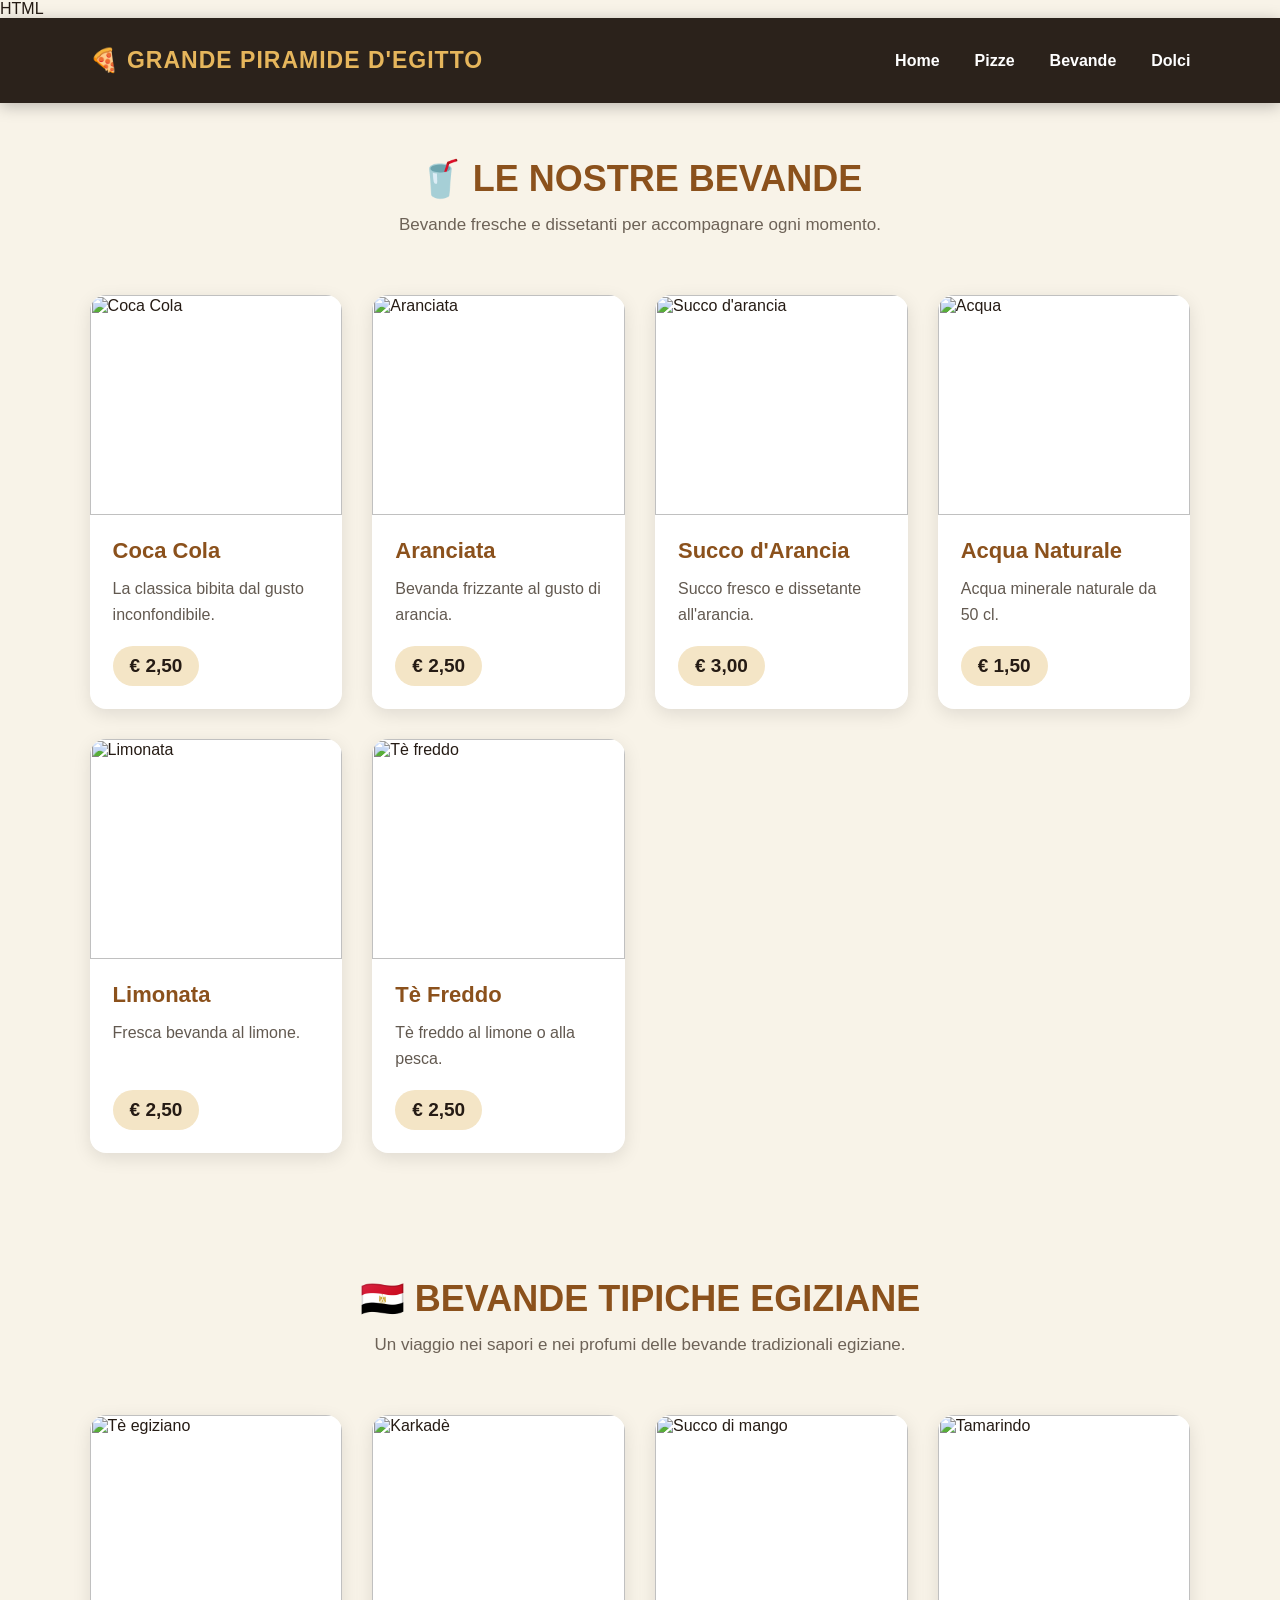
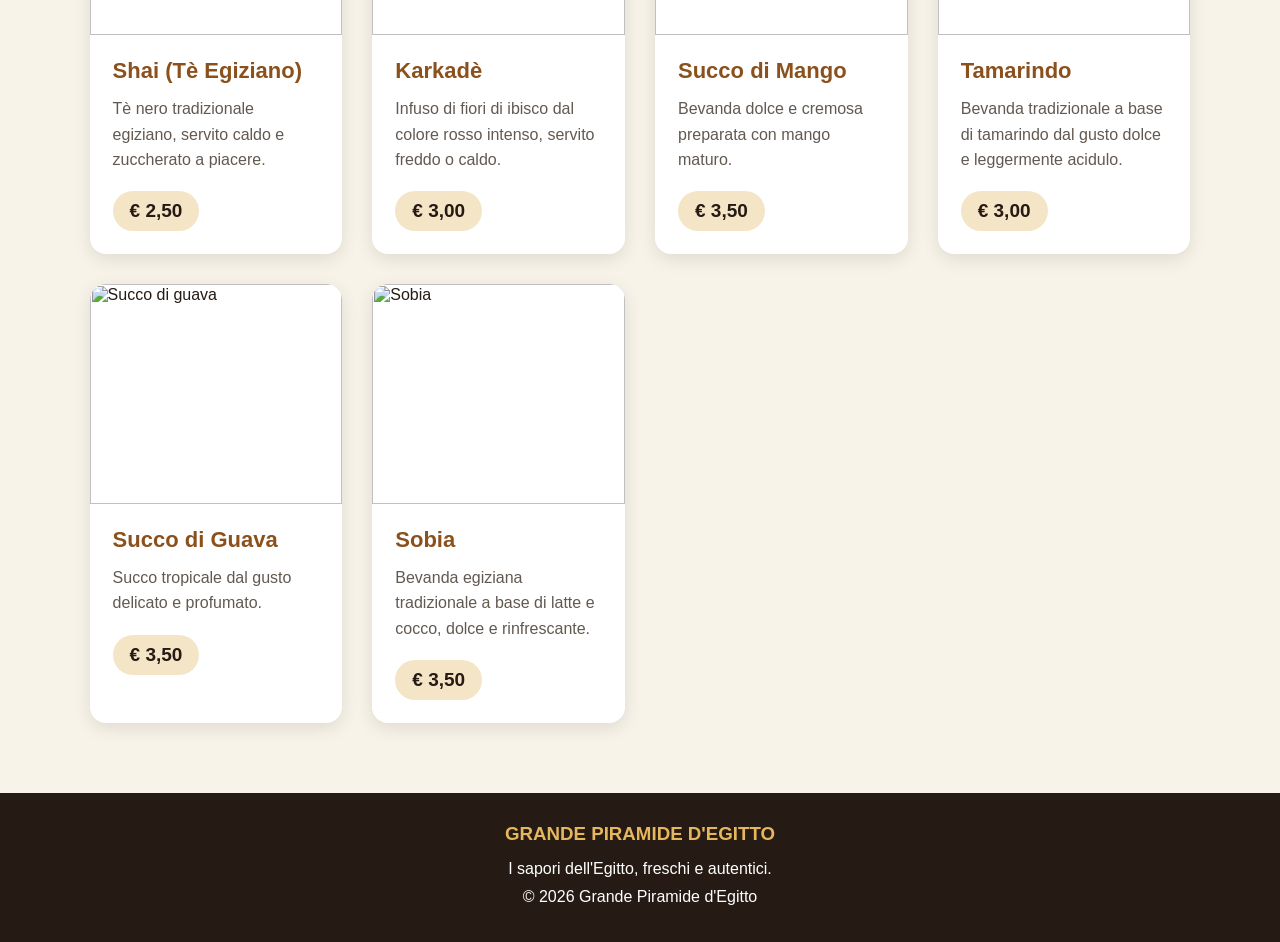
==== bevande.html @ cbce1e07 "Create complete HTML structure for bevande page Added a complete HTML structure for the beverage pag" ====
HTML
<!DOCTYPE html>
<html lang="it">
<head>
    <meta charset="UTF-8">
    <meta name="viewport" content="width=device-width, initial-scale=1.0">
    <title>Le nostre bevande - Grande Piramide d'Egitto</title>
    <link rel="stylesheet" href="style.css">
</head>
<body>

<header>
    <nav class="navbar">
        <a href="index.html" class="logo">🍕 GRANDE PIRAMIDE D'EGITTO</a>
        <ul class="nav-links">
            <li><a href="index.html">Home</a></li>
            <li><a href="pizze.html">Pizze</a></li>
            <li><a href="bevande.html">Bevande</a></li>
            <li><a href="dolci.html">Dolci</a></li>
        </ul>
    </nav>
</header>

<main>

    <h1 class="section-title">🥤 LE NOSTRE BEVANDE</h1>
    <p class="section-subtitle">
        Bevande fresche e dissetanti per accompagnare ogni momento.
    </p>

    <section class="menu">

        <article class="prodotto">
            <img src="https://images.unsplash.com/photo-1629203851122-3726ecdf080e?w=700" alt="Coca Cola">
            <div class="prodotto-content">
                <h2>Coca Cola</h2>
                <p>La classica bibita dal gusto inconfondibile.</p>
                <span class="prezzo">€ 2,50</span>
            </div>
        </article>

        <article class="prodotto">
            <img src="https://images.unsplash.com/photo-1513558161293-cdaf765edfd4?w=700" alt="Aranciata">
            <div class="prodotto-content">
                <h2>Aranciata</h2>
                <p>Bevanda frizzante al gusto di arancia.</p>
                <span class="prezzo">€ 2,50</span>
            </div>
        </article>

        <article class="prodotto">
            <img src="https://images.unsplash.com/photo-1600271886742-f049cd451bba?w=700" alt="Succo d'arancia">
            <div class="prodotto-content">
                <h2>Succo d'Arancia</h2>
                <p>Succo fresco e dissetante all'arancia.</p>
                <span class="prezzo">€ 3,00</span>
            </div>
        </article>

        <article class="prodotto">
            <img src="https://images.unsplash.com/photo-1559839914-17aae19cec71?w=700" alt="Acqua">
            <div class="prodotto-content">
                <h2>Acqua Naturale</h2>
                <p>Acqua minerale naturale da 50 cl.</p>
                <span class="prezzo">€ 1,50</span>
            </div>
        </article>

        <article class="prodotto">
            <img src="https://images.unsplash.com/photo-1517701604599-bb29b565090c?w=700" alt="Limonata">
            <div class="prodotto-content">
                <h2>Limonata</h2>
                <p>Fresca bevanda al limone.</p>
                <span class="prezzo">€ 2,50</span>
            </div>
        </article>

        <article class="prodotto">
            <img src="https://images.unsplash.com/photo-1544145945-f90425340c7e?w=700" alt="Tè freddo">
            <div class="prodotto-content">
                <h2>Tè Freddo</h2>
                <p>Tè freddo al limone o alla pesca.</p>
                <span class="prezzo">€ 2,50</span>
            </div>
        </article>

    </section>

    <h1 class="section-title">🇪🇬 BEVANDE TIPICHE EGIZIANE</h1>
    <p class="section-subtitle">
        Un viaggio nei sapori e nei profumi delle bevande tradizionali egiziane.
    </p>

    <section class="menu">

        <article class="prodotto">
            <img src="https://images.unsplash.com/photo-1576092768241-dec231879fc3?w=700" alt="Tè egiziano">
            <div class="prodotto-content">
                <h2>Shai (Tè Egiziano)</h2>
                <p>Tè nero tradizionale egiziano, servito caldo e zuccherato a piacere.</p>
                <span class="prezzo">€ 2,50</span>
            </div>
        </article>

        <article class="prodotto">
            <img src="https://images.unsplash.com/photo-1517701604599-bb29b565090c?w=700" alt="Karkadè">
            <div class="prodotto-content">
                <h2>Karkadè</h2>
                <p>Infuso di fiori di ibisco dal colore rosso intenso, servito freddo o caldo.</p>
                <span class="prezzo">€ 3,00</span>
            </div>
        </article>

        <article class="prodotto">
            <img src="https://images.unsplash.com/photo-1600271886742-f049cd451bba?w=700" alt="Succo di mango">
            <div class="prodotto-content">
                <h2>Succo di Mango</h2>
                <p>Bevanda dolce e cremosa preparata con mango maturo.</p>
                <span class="prezzo">€ 3,50</span>
            </div>
        </article>

        <article class="prodotto">
            <img src="https://images.unsplash.com/photo-1546173159-315724a31696?w=700" alt="Tamarindo">
            <div class="prodotto-content">
                <h2>Tamarindo</h2>
                <p>Bevanda tradizionale a base di tamarindo dal gusto dolce e leggermente acidulo.</p>
                <span class="prezzo">€ 3,00</span>
            </div>
        </article>

        <article class="prodotto">
            <img src="https://images.unsplash.com/photo-1513558161293-cdaf765edfd4?w=700" alt="Succo di guava">
            <div class="prodotto-content">
                <h2>Succo di Guava</h2>
                <p>Succo tropicale dal gusto delicato e profumato.</p>
                <span class="prezzo">€ 3,50</span>
            </div>
        </article>

        <article class="prodotto">
            <img src="https://images.unsplash.com/photo-1559839914-17aae19cec71?w=700" alt="Sobia">
            <div class="prodotto-content">
                <h2>Sobia</h2>
                <p>Bevanda egiziana tradizionale a base di latte e cocco, dolce e rinfrescante.</p>
                <span class="prezzo">€ 3,50</span>
            </div>
        </article>

    </section>

</main>

<footer>
    <h3>GRANDE PIRAMIDE D'EGITTO</h3>
    <p>I sapori dell'Egitto, freschi e autentici.</p>
    <p>© 2026 Grande Piramide d'Egitto</p>
</footer>

</body>
</html>
---- style.css ----
/* =====================================
   GRANDE PIRAMIDE D'EGITTO
   FOGLIO DI STILE PRINCIPALE
===================================== */

/* RESET */
* {
    margin: 0;
    padding: 0;
    box-sizing: border-box;
}

html {
    scroll-behavior: smooth;
}

body {
    font-family: 'Segoe UI', Arial, sans-serif;
    background: #f8f3e8;
    color: #251b14;
    overflow-x: hidden;
}

/* NAVBAR */
.navbar {
    width: 100%;
    min-height: 85px;
    background: rgba(37, 27, 20, 0.97);
    display: flex;
    align-items: center;
    justify-content: space-between;
    padding: 15px 7%;
    box-shadow: 0 3px 15px rgba(0,0,0,0.25);
    position: sticky;
    top: 0;
    z-index: 1000;
}

/* LOGO */
.logo {
    color: #e6b65c;
    font-size: 23px;
    font-weight: 800;
    letter-spacing: 1px;
    text-decoration: none;
    transition: 0.3s;
}

.logo:hover {
    transform: scale(1.04);
}

/* NAVIGAZIONE */
.nav-links {
    display: flex;
    align-items: center;
    gap: 35px;
    list-style: none;
}

.nav-links a {
    color: white;
    text-decoration: none;
    font-size: 16px;
    font-weight: bold;
    transition: 0.3s;
    position: relative;
}

.nav-links a::after {
    content: "";
    position: absolute;
    width: 0;
    height: 2px;
    background: #e6b65c;
    bottom: -7px;
    left: 0;
    transition: 0.3s;
}

.nav-links a:hover {
    color: #e6b65c;
}

.nav-links a:hover::after {
    width: 100%;
}

/* HERO HOME */
.hero {
    min-height: 620px;
    background:
        linear-gradient(rgba(0,0,0,0.55), rgba(0,0,0,0.55)),
        url("https://images.unsplash.com/photo-1513104890138-7c749659a591?w=1800")
        center/cover no-repeat;

    display: flex;
    justify-content: center;
    align-items: center;
    text-align: center;
    padding: 40px 20px;
    color: white;
}

.hero-content {
    max-width: 850px;
    animation: fadeUp 1s ease;
}

.hero h1 {
    font-size: clamp(35px, 6vw, 65px);
    color: #f0c66d;
    margin-bottom: 20px;
    text-shadow: 2px 3px 8px black;
}

.hero p {
    font-size: 21px;
    line-height: 1.7;
    margin-bottom: 30px;
}

/* PULSANTE */
.btn {
    display: inline-block;
    padding: 15px 32px;
    background: #d69a37;
    color: #251b14;
    text-decoration: none;
    font-weight: bold;
    border-radius: 30px;
    transition: 0.3s;
}

.btn:hover {
    background: #f0c66d;
    transform: translateY(-4px);
    box-shadow: 0 8px 20px rgba(0,0,0,0.25);
}

/* TITOLI */
.section-title {
    text-align: center;
    font-size: 36px;
    color: #8b511c;
    margin: 55px 15px 15px;
}

.section-subtitle {
    text-align: center;
    color: #6d6257;
    font-size: 17px;
    margin: 0 15px 40px;
}

/* CONTENITORE MENU */
.menu {
    display: grid;
    grid-template-columns: repeat(auto-fit, minmax(250px, 1fr));
    gap: 30px;
    padding: 20px 7% 70px;
    max-width: 1500px;
    margin: auto;
}

/* CARD PRODOTTO */
.prodotto {
    background: white;
    border-radius: 16px;
    overflow: hidden;
    box-shadow: 0 5px 18px rgba(0,0,0,0.10);
    transition: transform 0.35s ease, box-shadow 0.35s ease;
    animation: fadeUp 0.8s ease both;
}

.prodotto:hover {
    transform: translateY(-10px);
    box-shadow: 0 15px 30px rgba(0,0,0,0.18);
}

/* IMMAGINI */
.prodotto img {
    width: 100%;
    height: 220px;
    object-fit: cover;
    display: block;
    transition: transform 0.5s ease;
}

.prodotto:hover img {
    transform: scale(1.07);
}

.prodotto-content {
    padding: 23px;
}

.prodotto h2 {
    color: #8b511c;
    font-size: 22px;
    margin-bottom: 12px;
}

.prodotto p {
    color: #625950;
    line-height: 1.6;
    min-height: 52px;
    margin-bottom: 18px;
}

.prezzo {
    display: inline-block;
    color: #251b14;
    background: #f4e5c6;
    padding: 9px 17px;
    border-radius: 20px;
    font-size: 19px;
    font-weight: bold;
}

/* SEZIONE HOME */
.home-sections {
    display: grid;
    grid-template-columns: repeat(auto-fit, minmax(250px, 1fr));
    gap: 25px;
    padding: 20px 7% 70px;
}

.home-card {
    position: relative;
    height: 280px;
    overflow: hidden;
    border-radius: 16px;
    text-decoration: none;
    box-shadow: 0 5px 18px rgba(0,0,0,0.15);
}

.home-card img {
    width: 100%;
    height: 100%;
    object-fit: cover;
    transition: transform 0.5s;
}

.home-card:hover img {
    transform: scale(1.1);
}

.home-card h3 {
    position: absolute;
    bottom: 0;
    left: 0;
    width: 100%;
    padding: 25px 15px;
    color: white;
    text-align: center;
    font-size: 25px;
    background: linear-gradient(transparent, rgba(0,0,0,0.85));
}

/* FOOTER */
footer {
    background: #251b14;
    color: white;
    text-align: center;
    padding: 30px 15px;
}

footer h3 {
    color: #e6b65c;
    margin-bottom: 10px;
}

footer p {
    line-height: 1.8;
}

/* ANIMAZIONI */
@keyframes fadeUp {
    from {
        opacity: 0;
        transform: translateY(30px);
    }
    to {
        opacity: 1;
        transform: translateY(0);
    }
}

/* RESPONSIVE */
@media (max-width: 650px) {

    .navbar {
        flex-direction: column;
        gap: 20px;
        padding: 20px 10px;
    }

    .logo {
        font-size: 18px;
        text-align: center;
    }

    .nav-links {
        gap: 18px;
        flex-wrap: wrap;
        justify-content: center;
    }

    .nav-links a {
        font-size: 14px;
    }

    .hero {
        min-height: 480px;
    }

    .hero p {
        font-size: 17px;
    }

    .section-title {
        font-size: 29px;
    }

    .menu {
        padding: 15px 5% 50px;
        gap: 22px;
    }
}

/* ACCESSIBILITÀ: RIDUZIONE ANIMAZIONI */
@media (prefers-reduced-motion: reduce) {
    *,
    *::before,
    *::after {
        animation-duration: 0.01ms !important;
        transition-duration: 0.01ms !important;
        scroll-behavior: auto !important;
    }
}
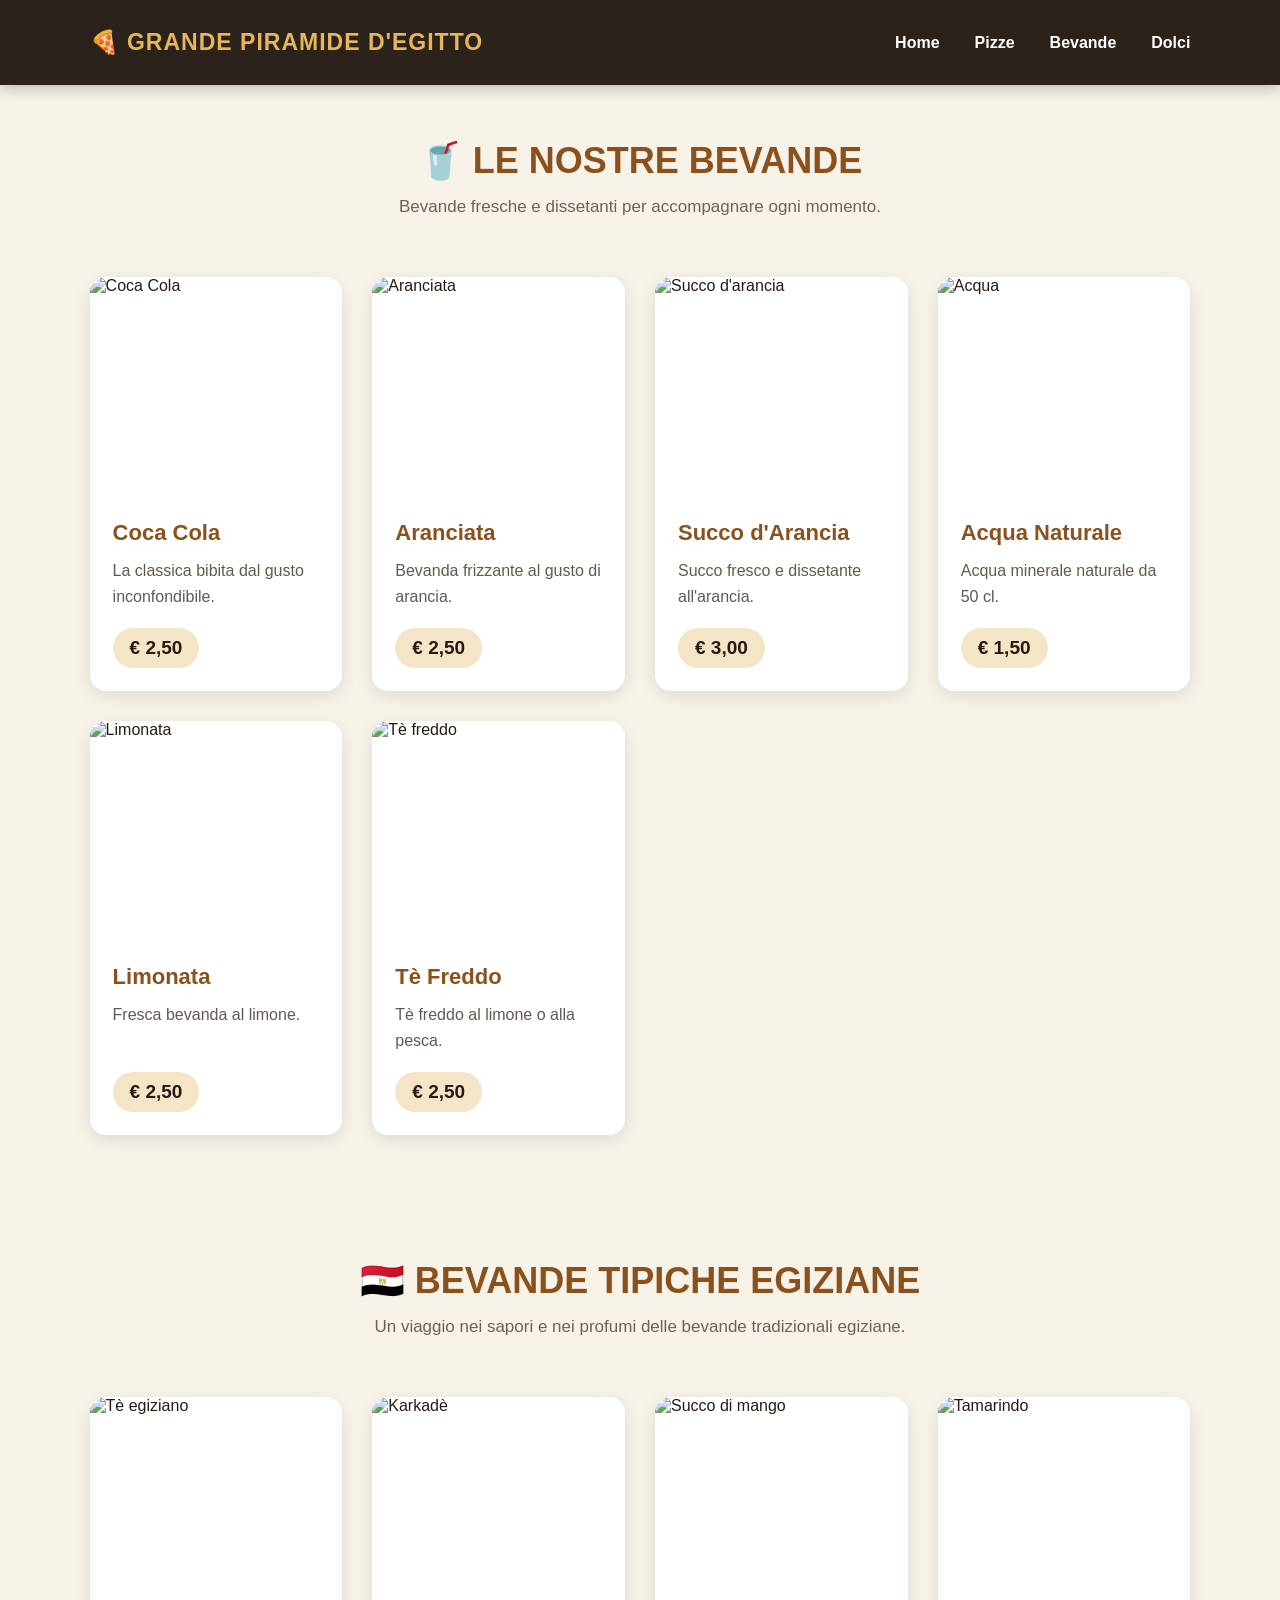
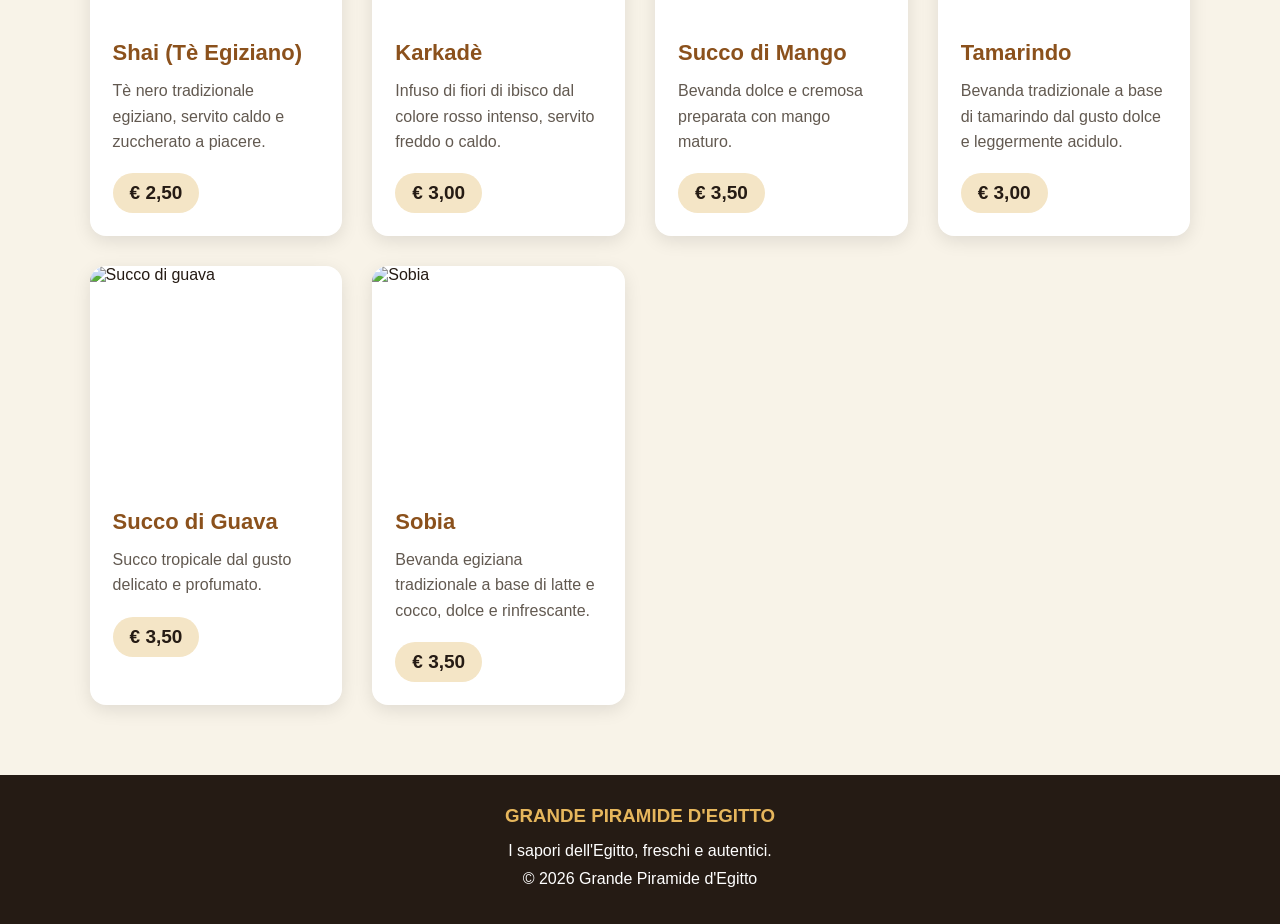
==== commit 8dc549e0: "Remove unnecessary HTML comment" ====
--- a/bevande.html
+++ b/bevande.html
@@ -1,4 +1,3 @@
-HTML
 <!DOCTYPE html>
 <html lang="it">
 <head>
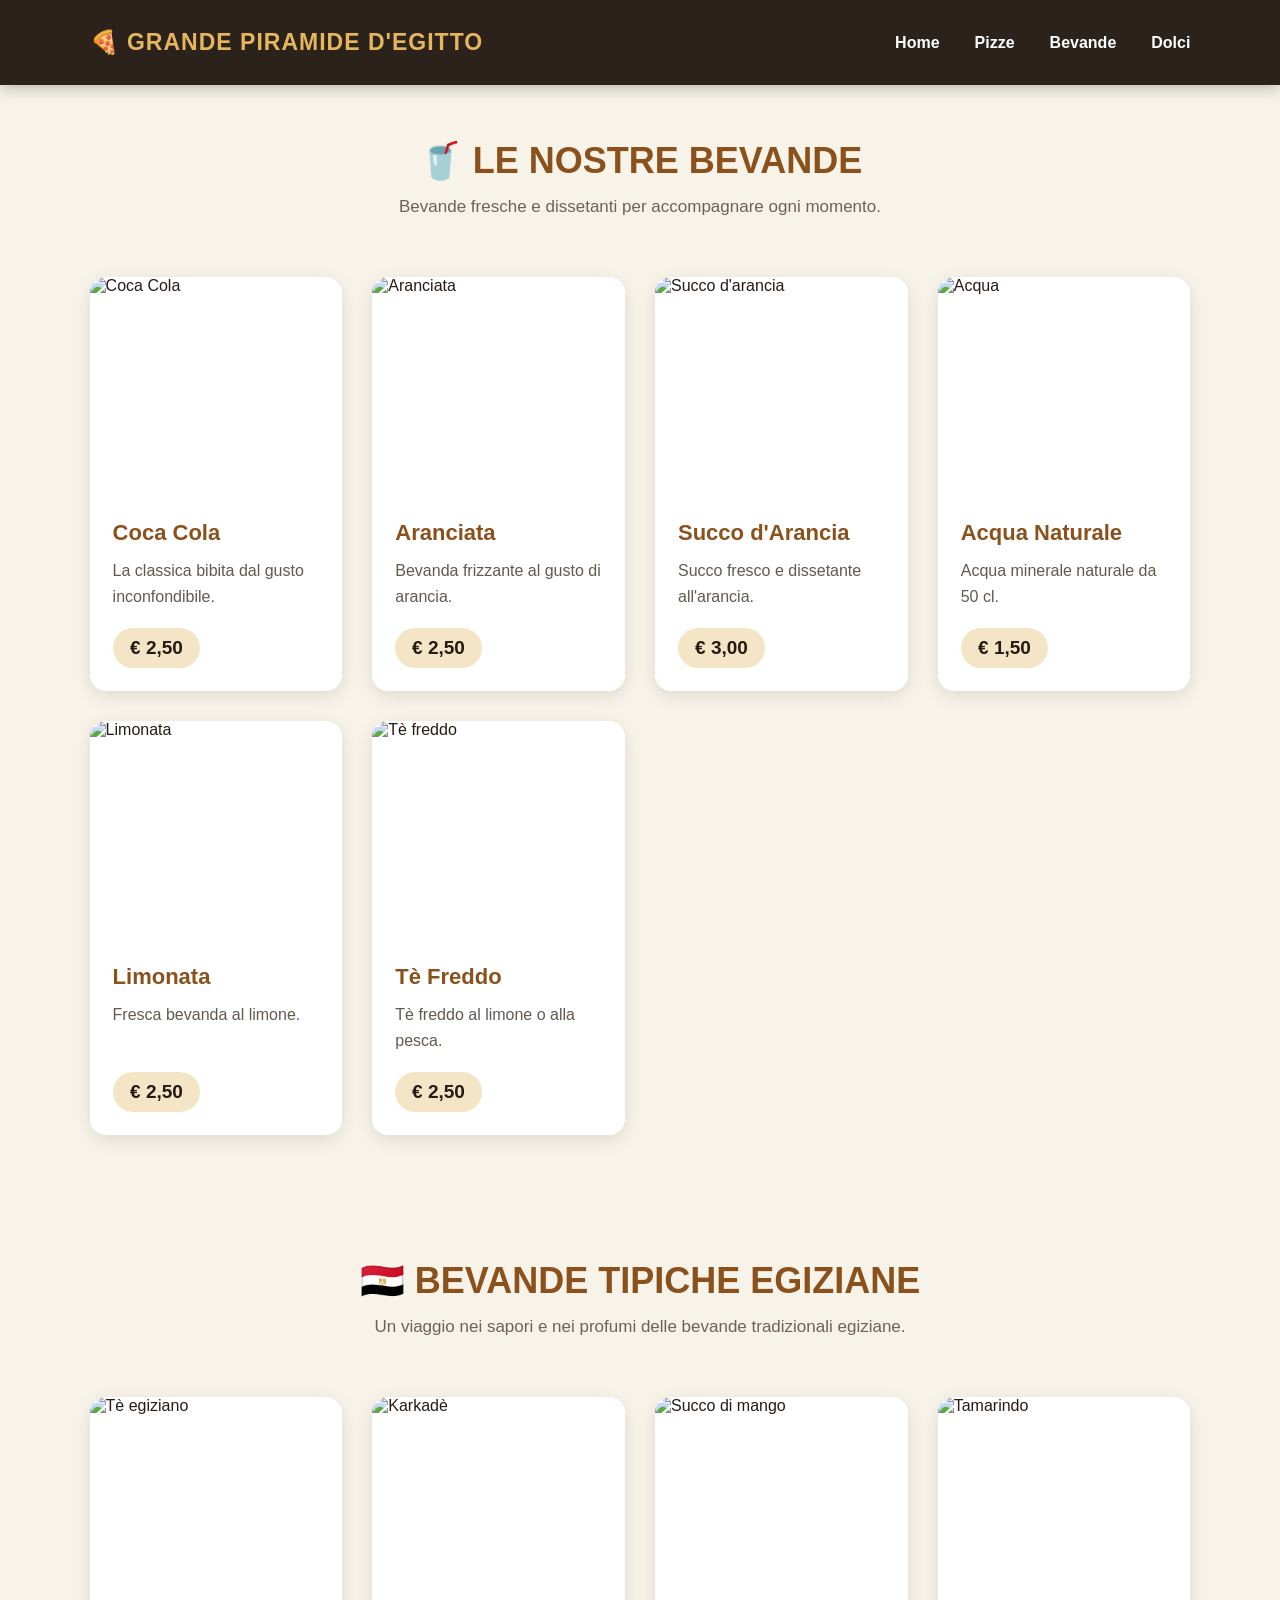
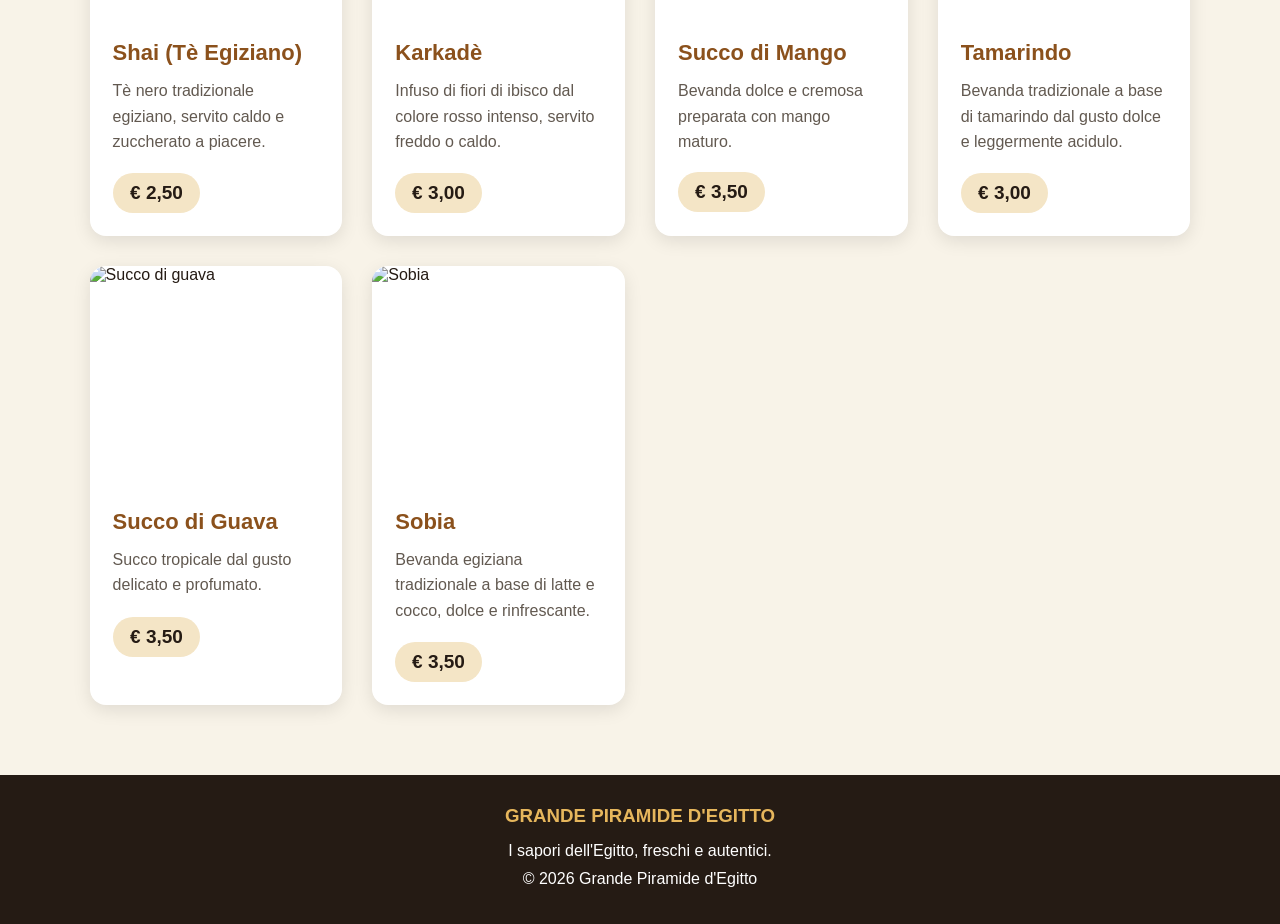
==== commit 68350525: "Update Limonata image source in bevande.html" ====
--- a/bevande.html
+++ b/bevande.html
@@ -66,7 +66,7 @@
         </article>
 
         <article class="prodotto">
-            <img src="https://images.unsplash.com/photo-1517701604599-bb29b565090c?w=700" alt="Limonata">
+            <img src="https://blogthatsamore.it/wp-content/uploads/2024/08/Limonata-classica.jpg" alt="Limonata">
             <div class="prodotto-content">
                 <h2>Limonata</h2>
                 <p>Fresca bevanda al limone.</p>
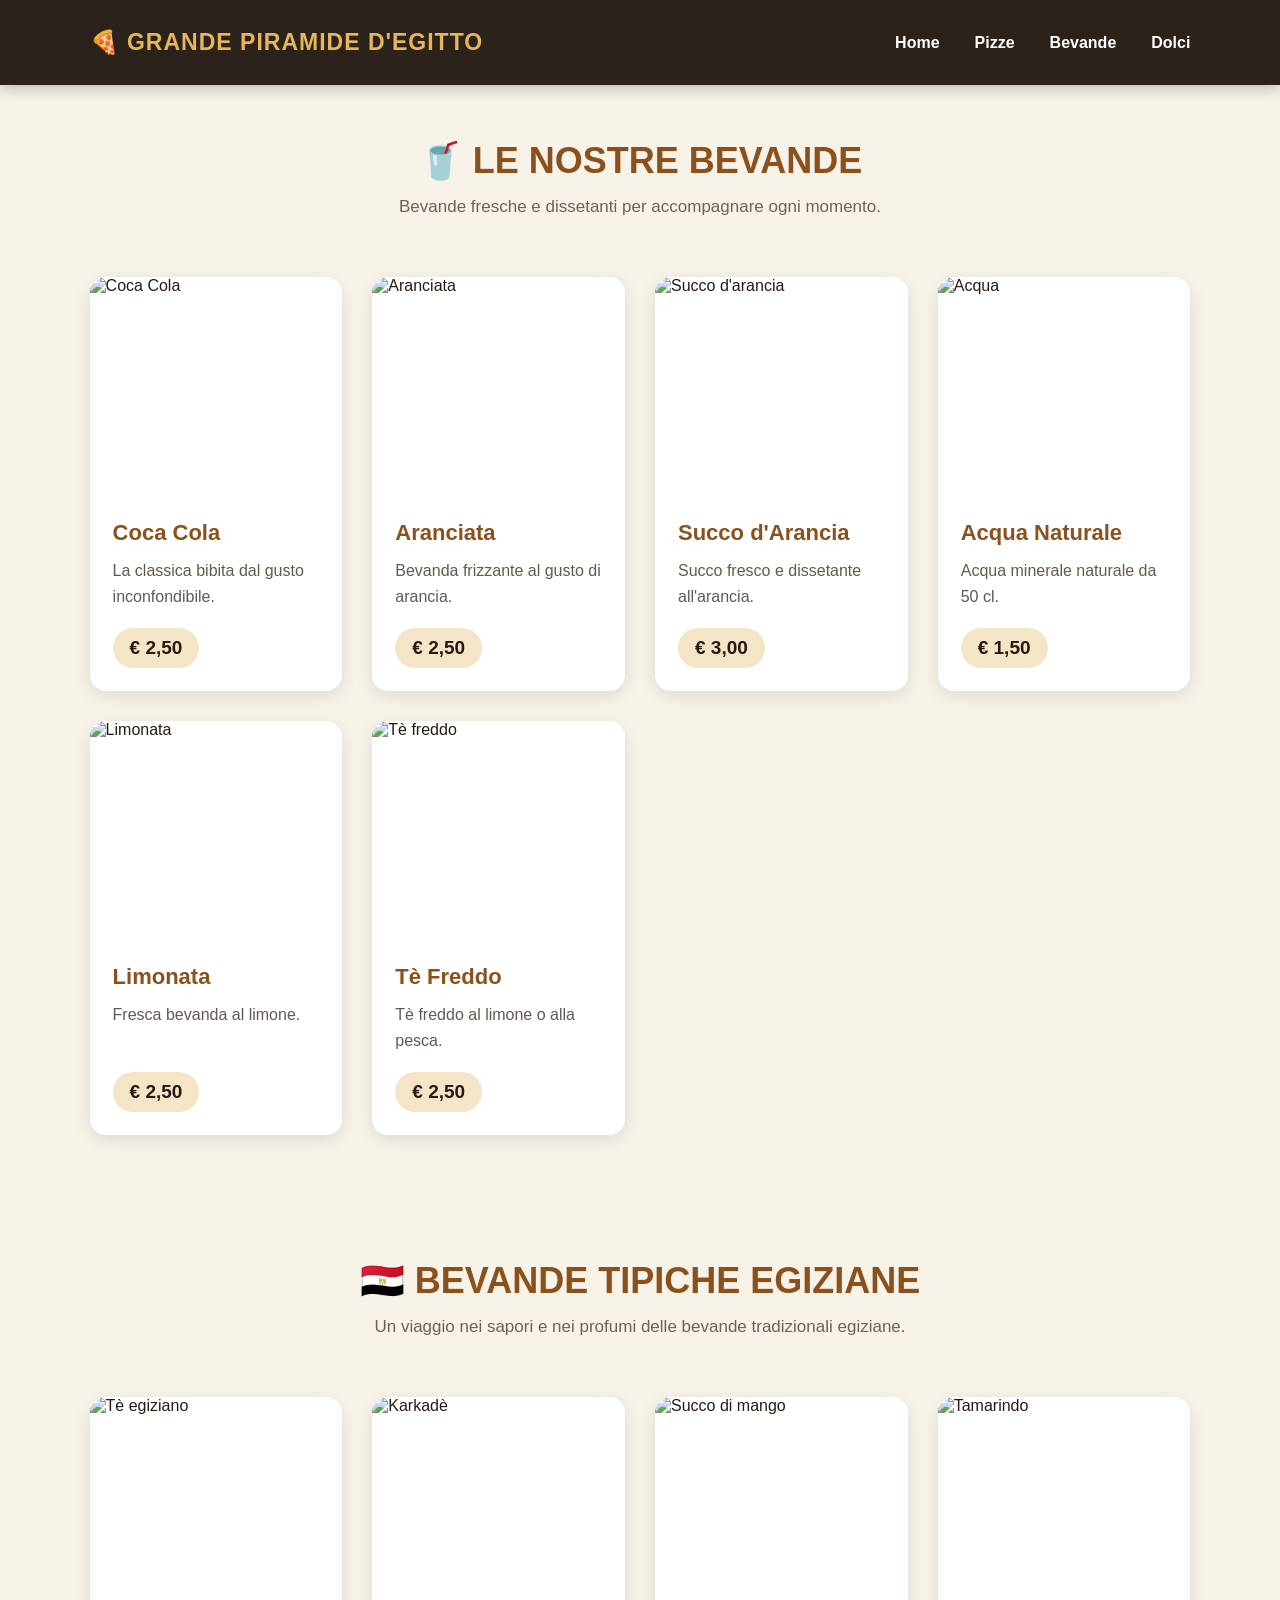
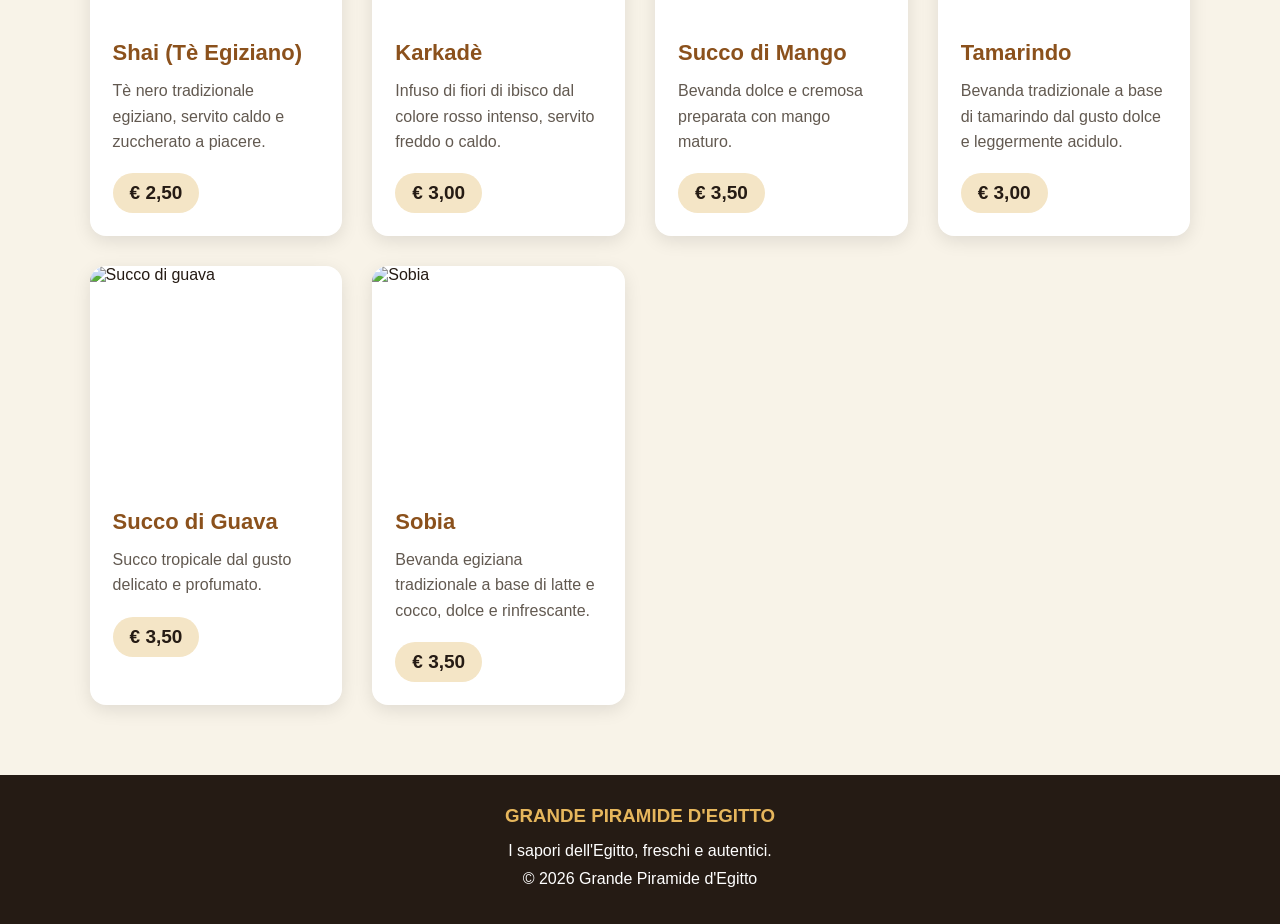
==== commit ab0a10a9: "Update Aranciata image source in bevande.html" ====
--- a/bevande.html
+++ b/bevande.html
@@ -39,7 +39,7 @@
         </article>
 
         <article class="prodotto">
-            <img src="https://images.unsplash.com/photo-1513558161293-cdaf765edfd4?w=700" alt="Aranciata">
+            <img src="https://encrypted-tbn0.gstatic.com/images?q=tbn:ANd9GcQmMwmlbYNn_P-RcWLXFh27xPp3Qn6snBKI4sNFW-KxVA&s=10" alt="Aranciata">
             <div class="prodotto-content">
                 <h2>Aranciata</h2>
                 <p>Bevanda frizzante al gusto di arancia.</p>
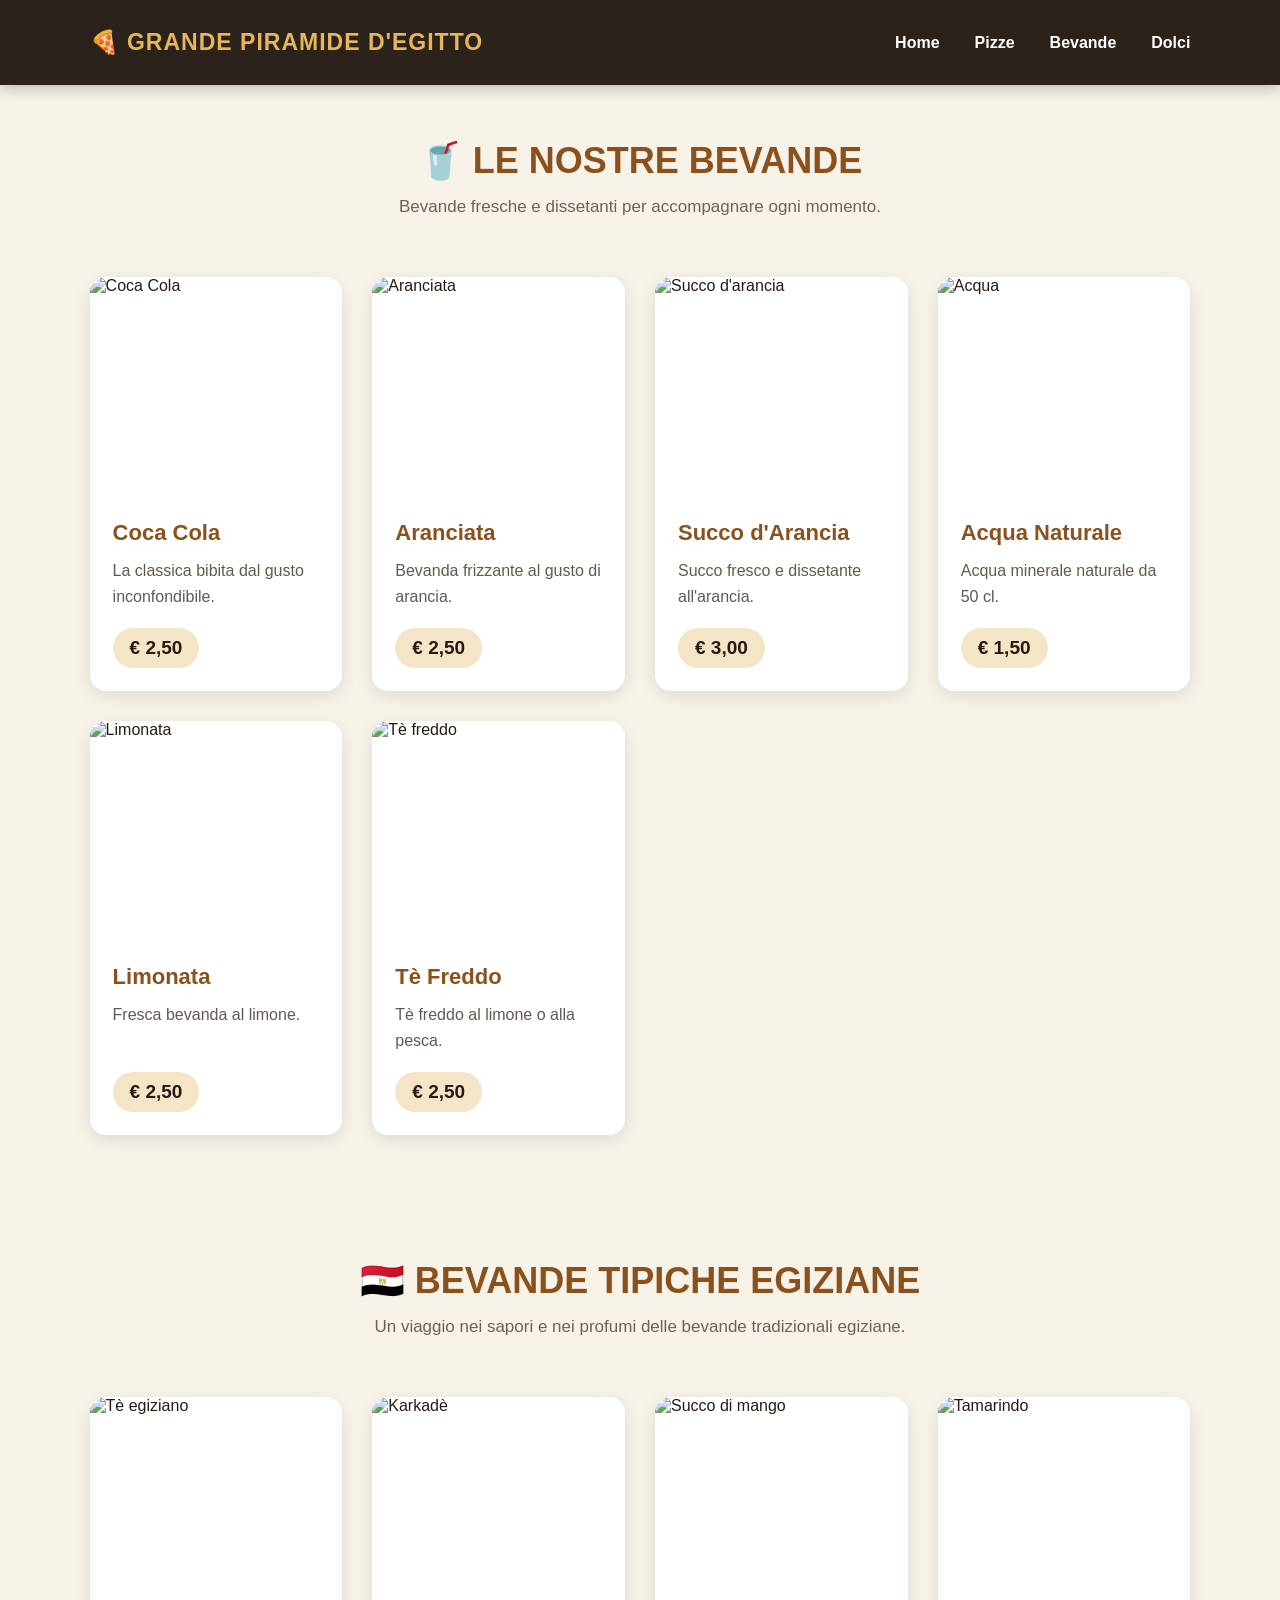
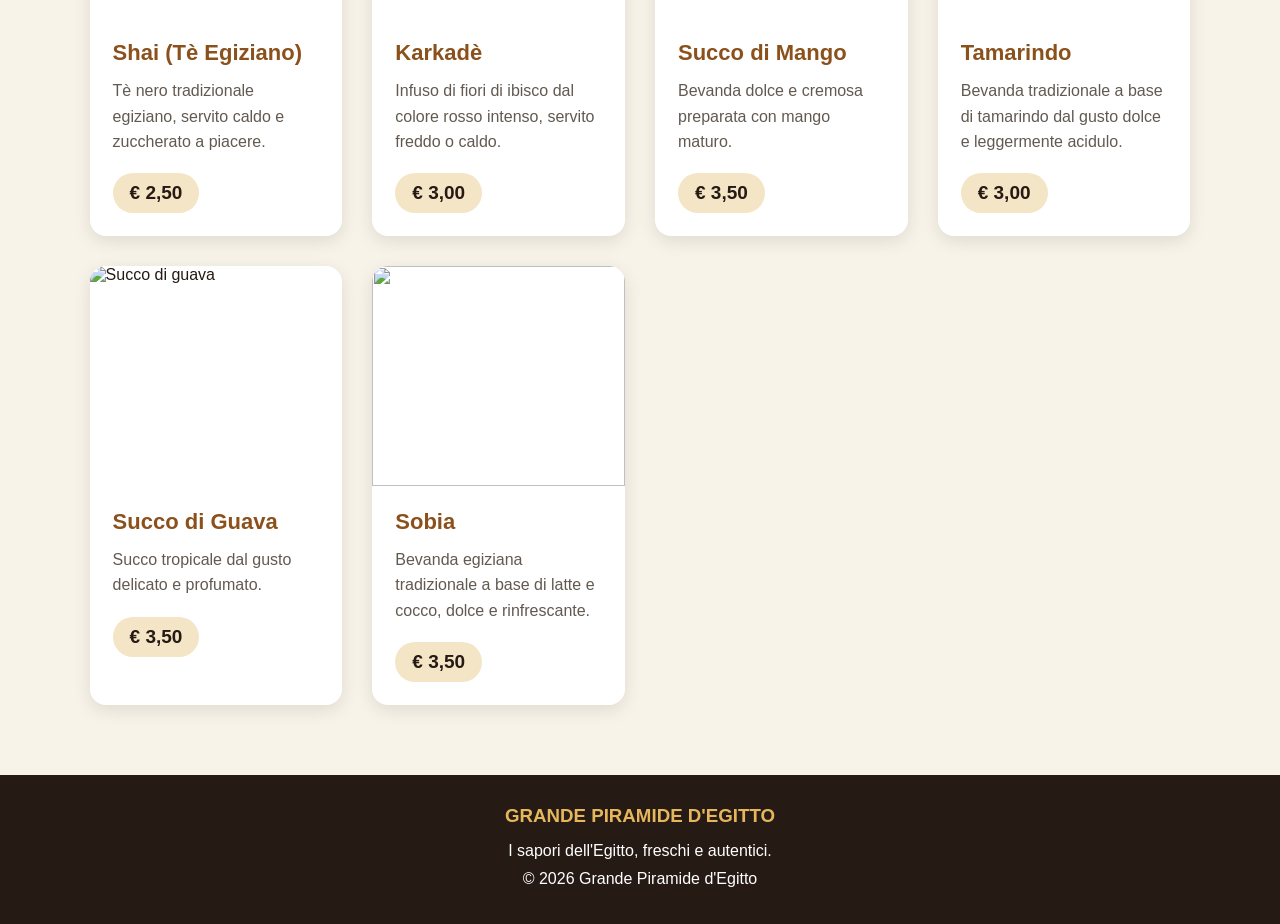
==== commit d1b7a5f0: "Update images for Guava and Sobia drinks" ====
--- a/bevande.html
+++ b/bevande.html
@@ -129,7 +129,7 @@
         </article>
 
         <article class="prodotto">
-            <img src="https://images.unsplash.com/photo-1513558161293-cdaf765edfd4?w=700" alt="Succo di guava">
+            <img src="https://encrypted-tbn0.gstatic.com/images?q=tbn:ANd9GcTmsbxdurHW6d9a_LCr0tjsyb6_LIAmOSl35B-VPQ5qJA&s=10" alt="Succo di guava">
             <div class="prodotto-content">
                 <h2>Succo di Guava</h2>
                 <p>Succo tropicale dal gusto delicato e profumato.</p>
@@ -138,7 +138,7 @@
         </article>
 
         <article class="prodotto">
-            <img src="https://images.unsplash.com/photo-1559839914-17aae19cec71?w=700" alt="Sobia">
+            <img src="https://encrypted-tbn0.gstatic.com/images?q=tbn:ANd9GcRISF3QOhQ5NBY5RGJgOgphvIJWVzIqzjlnZKU0lFIKcQ&s=10">
             <div class="prodotto-content">
                 <h2>Sobia</h2>
                 <p>Bevanda egiziana tradizionale a base di latte e cocco, dolce e rinfrescante.</p>
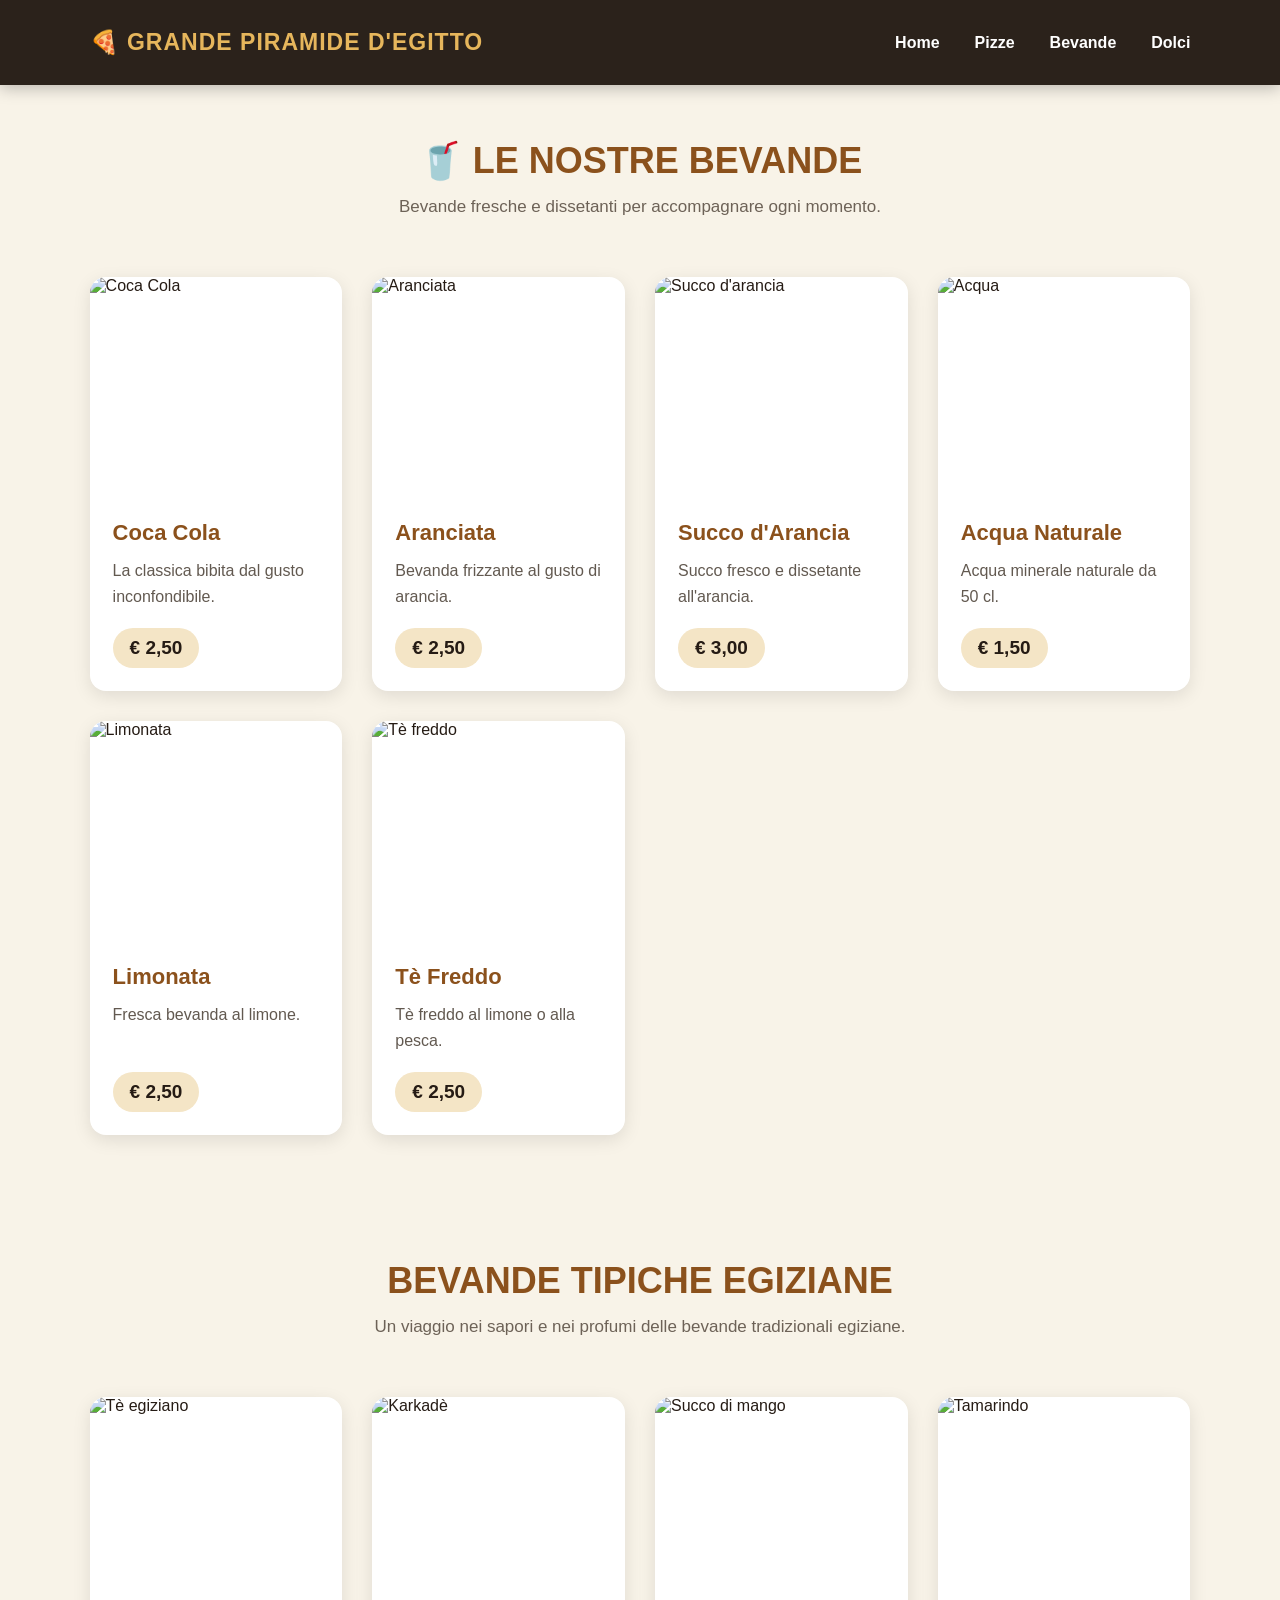
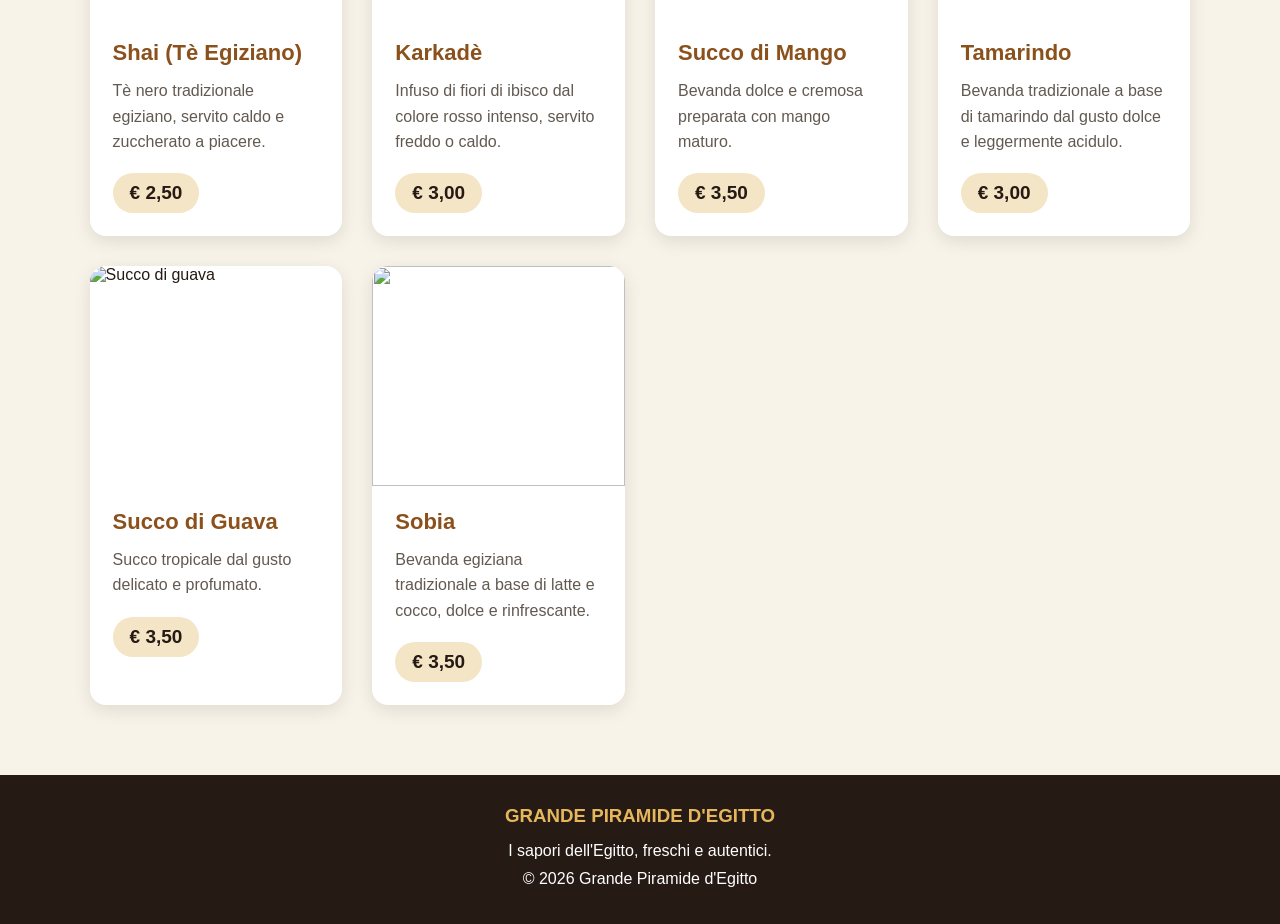
==== commit b3949a8e: "Remove emoji from section title in bevande.html" ====
--- a/bevande.html
+++ b/bevande.html
@@ -85,7 +85,7 @@
 
     </section>
 
-    <h1 class="section-title">🇪🇬 BEVANDE TIPICHE EGIZIANE</h1>
+    <h1 class="section-title">BEVANDE TIPICHE EGIZIANE</h1>
     <p class="section-subtitle">
         Un viaggio nei sapori e nei profumi delle bevande tradizionali egiziane.
     </p>
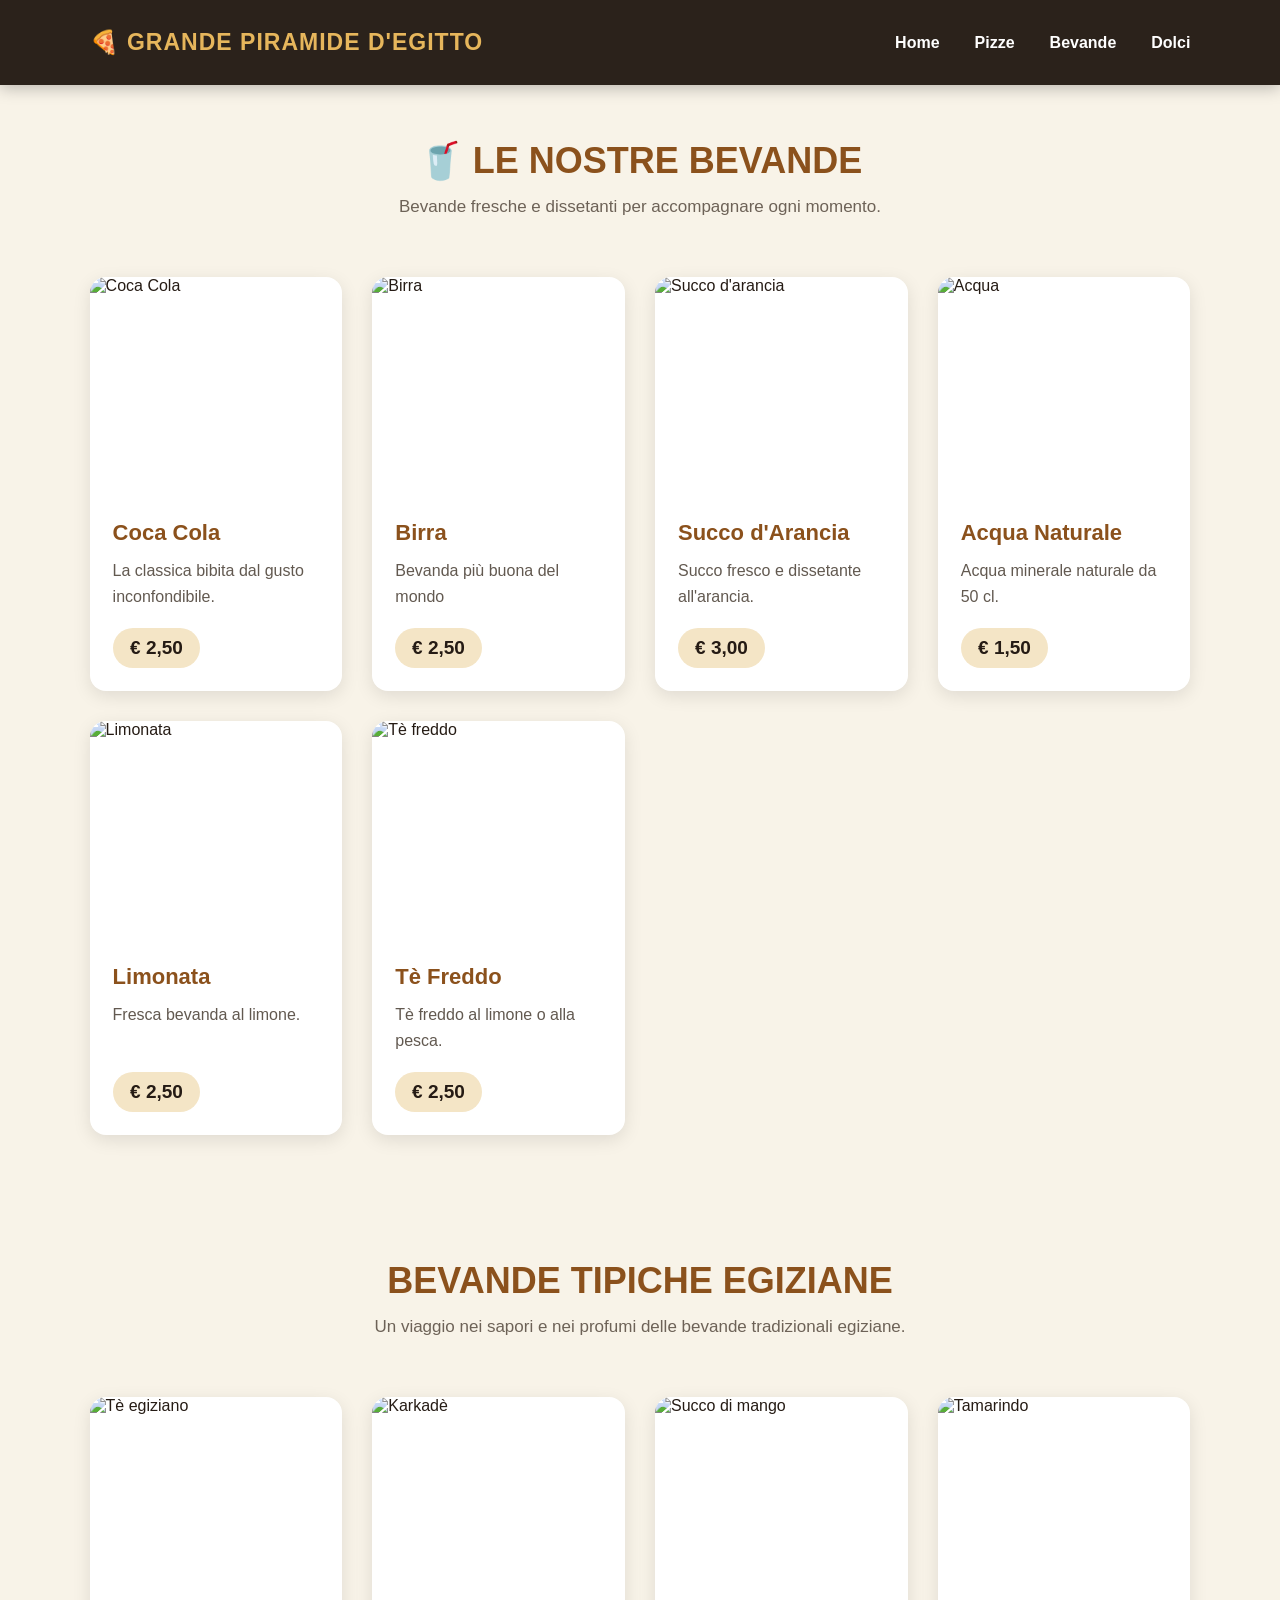
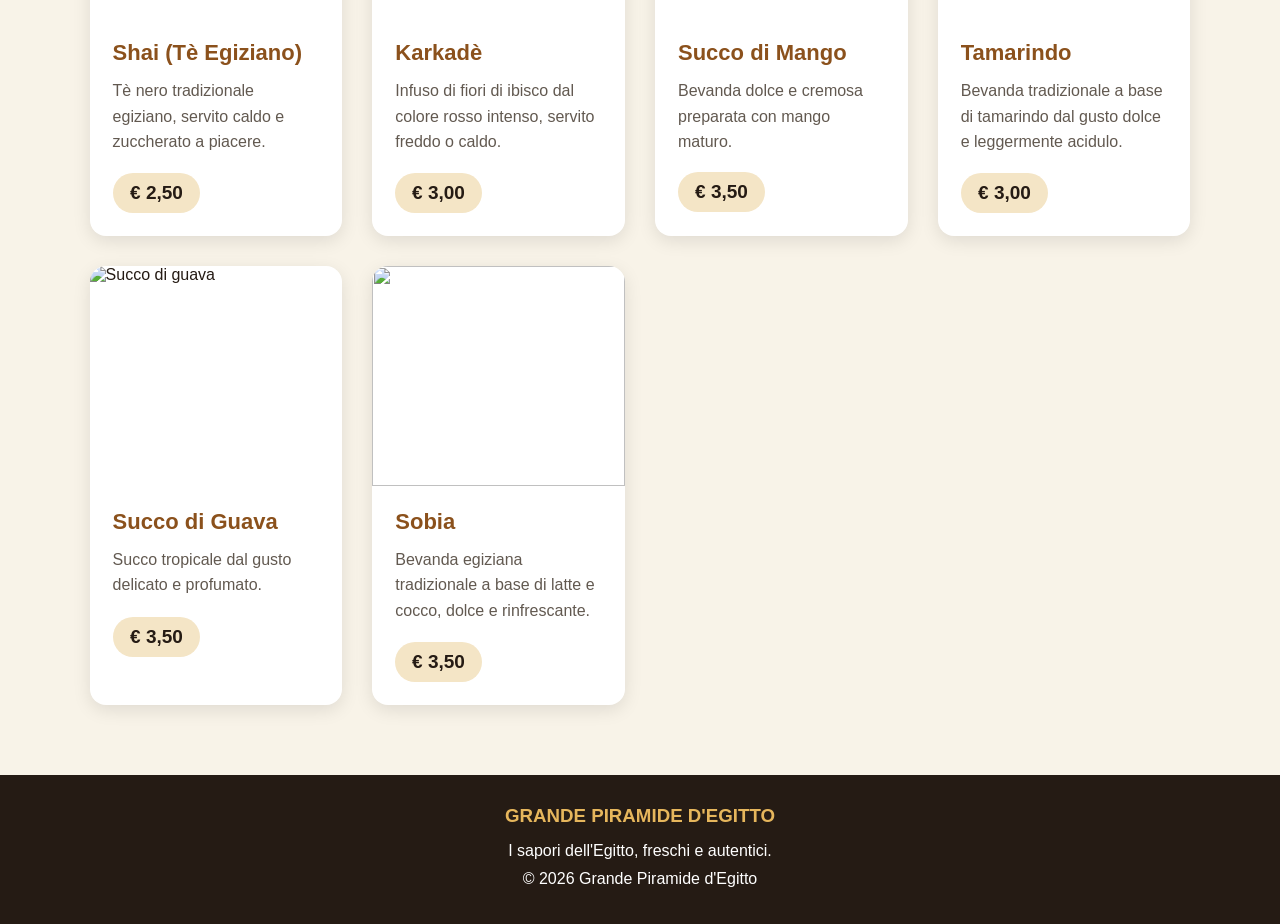
==== commit 6ea13fbb: "Update beverage details from Aranciata to Birra" ====
--- a/bevande.html
+++ b/bevande.html
@@ -39,10 +39,10 @@
         </article>
 
         <article class="prodotto">
-            <img src="https://encrypted-tbn0.gstatic.com/images?q=tbn:ANd9GcQmMwmlbYNn_P-RcWLXFh27xPp3Qn6snBKI4sNFW-KxVA&s=10" alt="Aranciata">
+            <img src="https://encrypted-tbn0.gstatic.com/images?q=tbn:ANd9GcR6GceqbccPmF6qfQey-g8tAIgC62wIEIxi-BT9lX1aKg&s=10" alt="Birra">
             <div class="prodotto-content">
-                <h2>Aranciata</h2>
-                <p>Bevanda frizzante al gusto di arancia.</p>
+                <h2>Birra</h2>
+                <p>Bevanda più buona del mondo</p>
                 <span class="prezzo">€ 2,50</span>
             </div>
         </article>
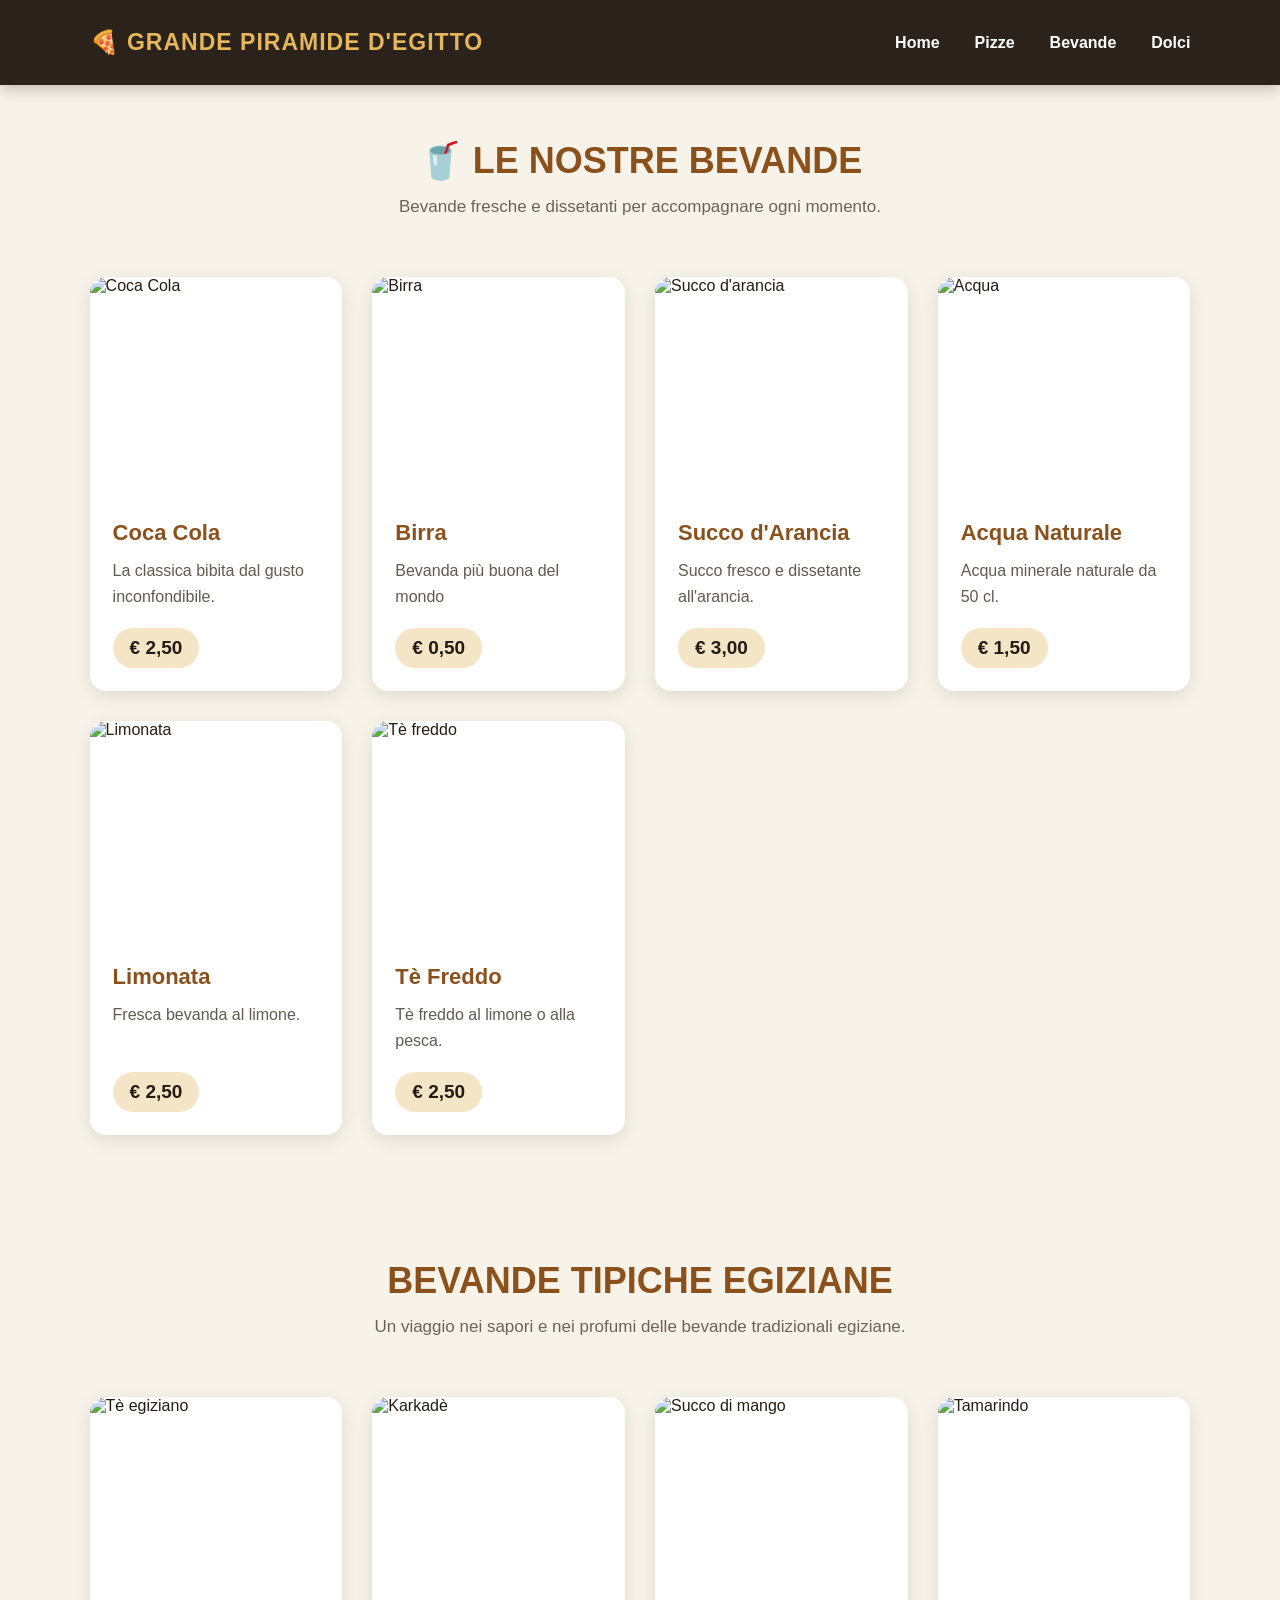
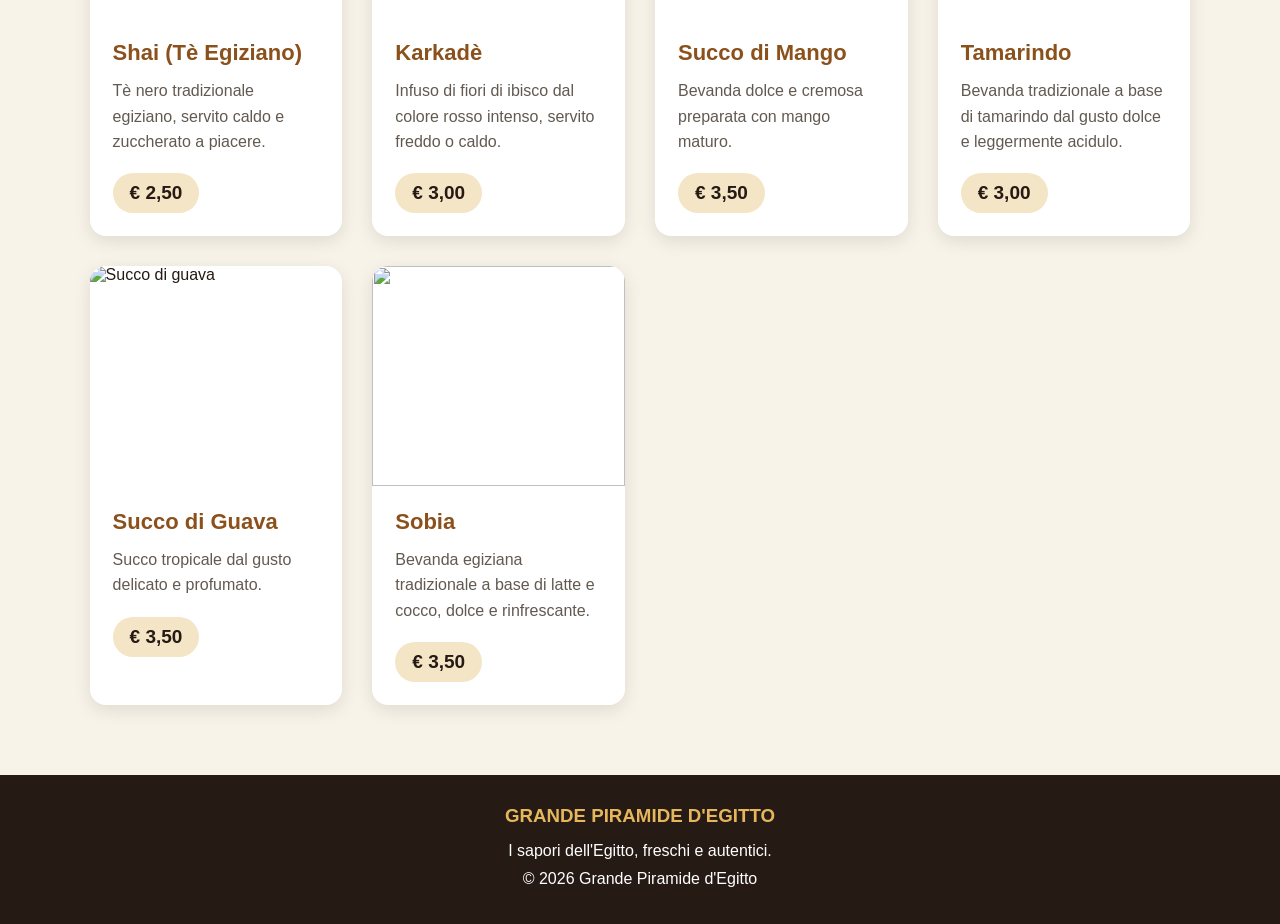
==== commit 4f7ded9c: "Update price of Birra from €2.50 to €0.50" ====
--- a/bevande.html
+++ b/bevande.html
@@ -43,7 +43,7 @@
             <div class="prodotto-content">
                 <h2>Birra</h2>
                 <p>Bevanda più buona del mondo</p>
-                <span class="prezzo">€ 2,50</span>
+                <span class="prezzo">€ 0,50</span>
             </div>
         </article>
 
